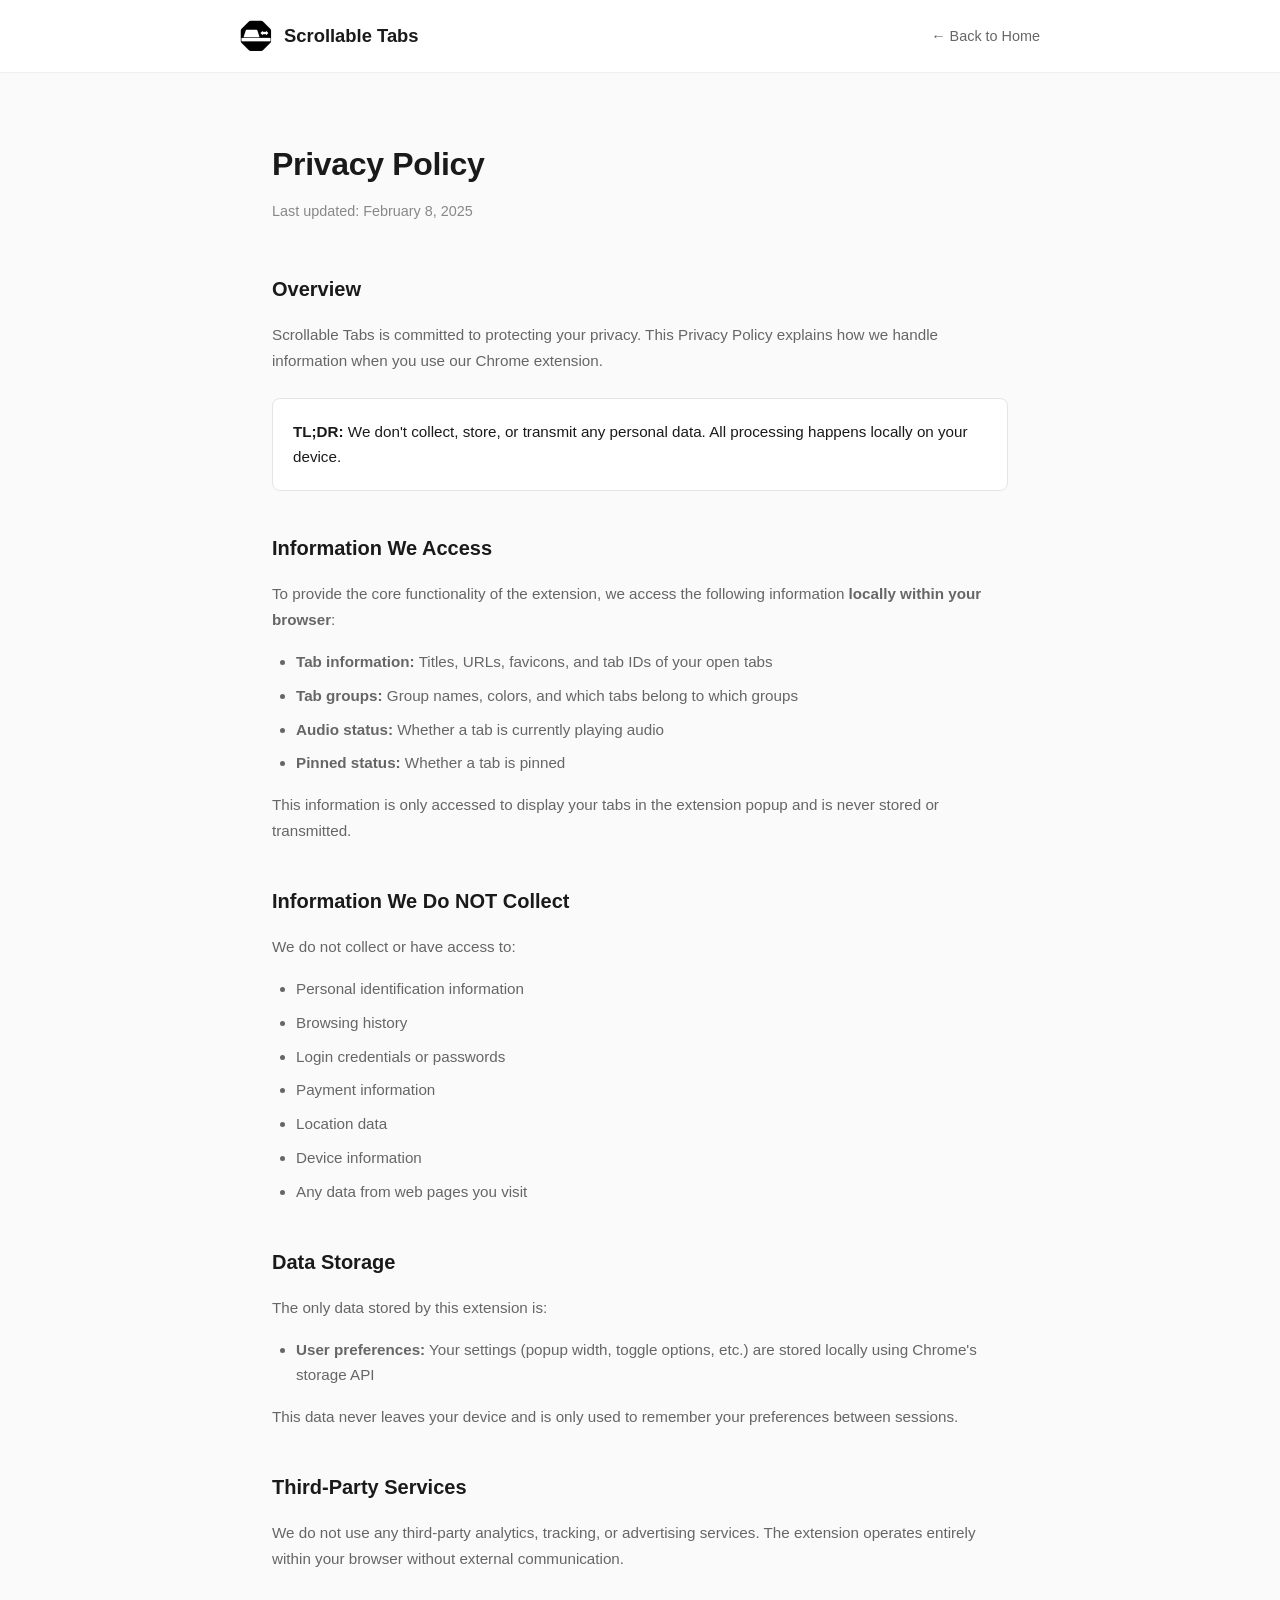
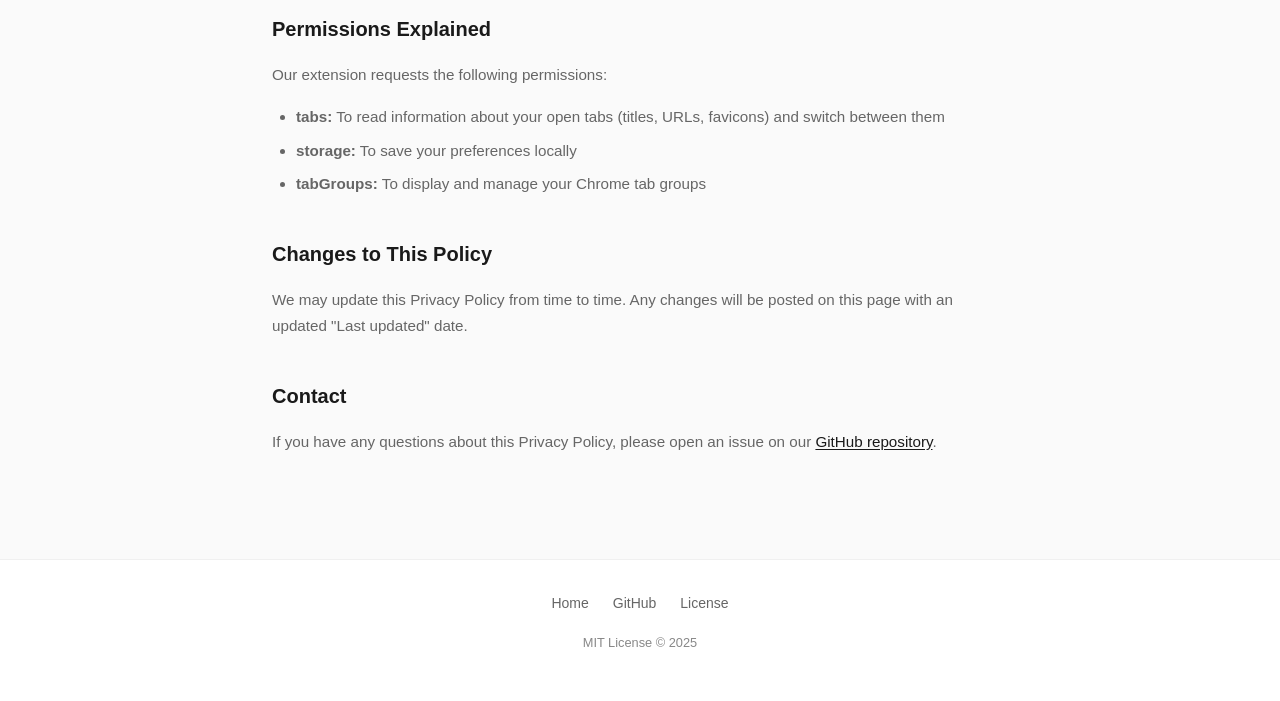
==== privacy.html @ b5b3c3c4 "feat: website for the extension with privacy policy" ====
<!DOCTYPE html>
<html lang="en">
<head>
  <meta charset="UTF-8">
  <meta name="viewport" content="width=device-width, initial-scale=1.0">
  <title>Privacy Policy - Scrollable Tabs</title>
  <link rel="icon" type="image/png" href="assets/icons/icon16.png">
  <style>
    * {
      margin: 0;
      padding: 0;
      box-sizing: border-box;
    }

    :root {
      --primary: #1a1a1a;
      --primary-light: #333;
      --bg: #fafafa;
      --surface: #ffffff;
      --text: #1a1a1a;
      --text-muted: #666;
      --text-light: #888;
      --border: #e5e5e5;
      --border-light: #f0f0f0;
    }

    body {
      font-family: -apple-system, BlinkMacSystemFont, 'Segoe UI', Roboto, 'Helvetica Neue', Arial, sans-serif;
      background: var(--bg);
      color: var(--text);
      line-height: 1.7;
      -webkit-font-smoothing: antialiased;
    }

    /* Header */
    header {
      background: var(--surface);
      border-bottom: 1px solid var(--border-light);
      padding: 1.25rem 2rem;
      position: sticky;
      top: 0;
      z-index: 100;
    }

    .header-content {
      max-width: 800px;
      margin: 0 auto;
      display: flex;
      align-items: center;
      justify-content: space-between;
    }

    .logo-link {
      display: flex;
      align-items: center;
      gap: 0.75rem;
      text-decoration: none;
      color: var(--primary);
    }

    .logo-link img {
      width: 32px;
      height: 32px;
      border-radius: 8px;
    }

    .logo-text {
      font-size: 1.15rem;
      font-weight: 600;
    }

    .back-link {
      color: var(--text-muted);
      text-decoration: none;
      font-size: 0.9rem;
      font-weight: 500;
      transition: color 0.2s ease;
    }

    .back-link:hover {
      color: var(--primary);
    }

    /* Main Content */
    main {
      max-width: 800px;
      margin: 0 auto;
      padding: 4rem 2rem;
    }

    h1 {
      font-size: 2rem;
      font-weight: 600;
      color: var(--primary);
      margin-bottom: 0.5rem;
      letter-spacing: -0.01em;
    }

    .last-updated {
      color: var(--text-light);
      font-size: 0.9rem;
      margin-bottom: 3rem;
    }

    .section {
      margin-bottom: 2.5rem;
    }

    h2 {
      font-size: 1.25rem;
      font-weight: 600;
      color: var(--primary);
      margin-bottom: 1rem;
    }

    p {
      color: var(--text-muted);
      margin-bottom: 1rem;
      font-size: 0.95rem;
    }

    ul {
      margin-left: 1.5rem;
      margin-bottom: 1rem;
      color: var(--text-muted);
    }

    ul li {
      margin-bottom: 0.5rem;
      font-size: 0.95rem;
    }

    .highlight-box {
      background: var(--surface);
      border: 1px solid var(--border);
      border-radius: 8px;
      padding: 1.25rem;
      margin: 1.5rem 0;
    }

    .highlight-box p {
      margin: 0;
      color: var(--text);
    }

    a {
      color: var(--primary);
      text-decoration: underline;
      text-underline-offset: 2px;
    }

    a:hover {
      color: var(--primary-light);
    }

    /* Footer */
    footer {
      padding: 2rem;
      background: var(--surface);
      border-top: 1px solid var(--border-light);
      text-align: center;
    }

    .footer-content {
      max-width: 800px;
      margin: 0 auto;
    }

    .footer-links {
      display: flex;
      justify-content: center;
      gap: 1.5rem;
      margin-bottom: 1rem;
    }

    .footer-links a {
      color: var(--text-muted);
      text-decoration: none;
      font-size: 0.875rem;
      font-weight: 500;
    }

    .footer-links a:hover {
      color: var(--primary);
    }

    .copyright {
      color: var(--text-light);
      font-size: 0.8rem;
    }

    /* Responsive */
    @media (max-width: 600px) {
      .header-content {
        flex-direction: column;
        gap: 1rem;
        text-align: center;
      }

      h1 {
        font-size: 1.6rem;
      }

      main {
        padding: 2.5rem 1.5rem;
      }
    }
  </style>
</head>
<body>
  <header>
    <div class="header-content">
      <a href="index.html" class="logo-link">
        <img src="assets/icons/icon128.png" alt="Scrollable Tabs">
        <span class="logo-text">Scrollable Tabs</span>
      </a>
      <a href="index.html" class="back-link">← Back to Home</a>
    </div>
  </header>

  <main>
    <h1>Privacy Policy</h1>
    <p class="last-updated">Last updated: February 8, 2025</p>

    <div class="section">
      <h2>Overview</h2>
      <p>Scrollable Tabs is committed to protecting your privacy. This Privacy Policy explains how we handle information when you use our Chrome extension.</p>
      <div class="highlight-box">
        <p><strong>TL;DR:</strong> We don't collect, store, or transmit any personal data. All processing happens locally on your device.</p>
      </div>
    </div>

    <div class="section">
      <h2>Information We Access</h2>
      <p>To provide the core functionality of the extension, we access the following information <strong>locally within your browser</strong>:</p>
      <ul>
        <li><strong>Tab information:</strong> Titles, URLs, favicons, and tab IDs of your open tabs</li>
        <li><strong>Tab groups:</strong> Group names, colors, and which tabs belong to which groups</li>
        <li><strong>Audio status:</strong> Whether a tab is currently playing audio</li>
        <li><strong>Pinned status:</strong> Whether a tab is pinned</li>
      </ul>
      <p>This information is only accessed to display your tabs in the extension popup and is never stored or transmitted.</p>
    </div>

    <div class="section">
      <h2>Information We Do NOT Collect</h2>
      <p>We do not collect or have access to:</p>
      <ul>
        <li>Personal identification information</li>
        <li>Browsing history</li>
        <li>Login credentials or passwords</li>
        <li>Payment information</li>
        <li>Location data</li>
        <li>Device information</li>
        <li>Any data from web pages you visit</li>
      </ul>
    </div>

    <div class="section">
      <h2>Data Storage</h2>
      <p>The only data stored by this extension is:</p>
      <ul>
        <li><strong>User preferences:</strong> Your settings (popup width, toggle options, etc.) are stored locally using Chrome's storage API</li>
      </ul>
      <p>This data never leaves your device and is only used to remember your preferences between sessions.</p>
    </div>

    <div class="section">
      <h2>Third-Party Services</h2>
      <p>We do not use any third-party analytics, tracking, or advertising services. The extension operates entirely within your browser without external communication.</p>
    </div>

    <div class="section">
      <h2>Permissions Explained</h2>
      <p>Our extension requests the following permissions:</p>
      <ul>
        <li><strong>tabs:</strong> To read information about your open tabs (titles, URLs, favicons) and switch between them</li>
        <li><strong>storage:</strong> To save your preferences locally</li>
        <li><strong>tabGroups:</strong> To display and manage your Chrome tab groups</li>
      </ul>
    </div>

    <div class="section">
      <h2>Changes to This Policy</h2>
      <p>We may update this Privacy Policy from time to time. Any changes will be posted on this page with an updated "Last updated" date.</p>
    </div>

    <div class="section">
      <h2>Contact</h2>
      <p>If you have any questions about this Privacy Policy, please open an issue on our <a href="https://github.com/SKM162/Scrollable-tabs-extension">GitHub repository</a>.</p>
    </div>
  </main>

  <footer>
    <div class="footer-content">
      <div class="footer-links">
        <a href="index.html">Home</a>
        <a href="https://github.com/SKM162/Scrollable-tabs-extension">GitHub</a>
        <a href="LICENSE">License</a>
      </div>
      <p class="copyright">MIT License © 2025</p>
    </div>
  </footer>
</body>
</html>
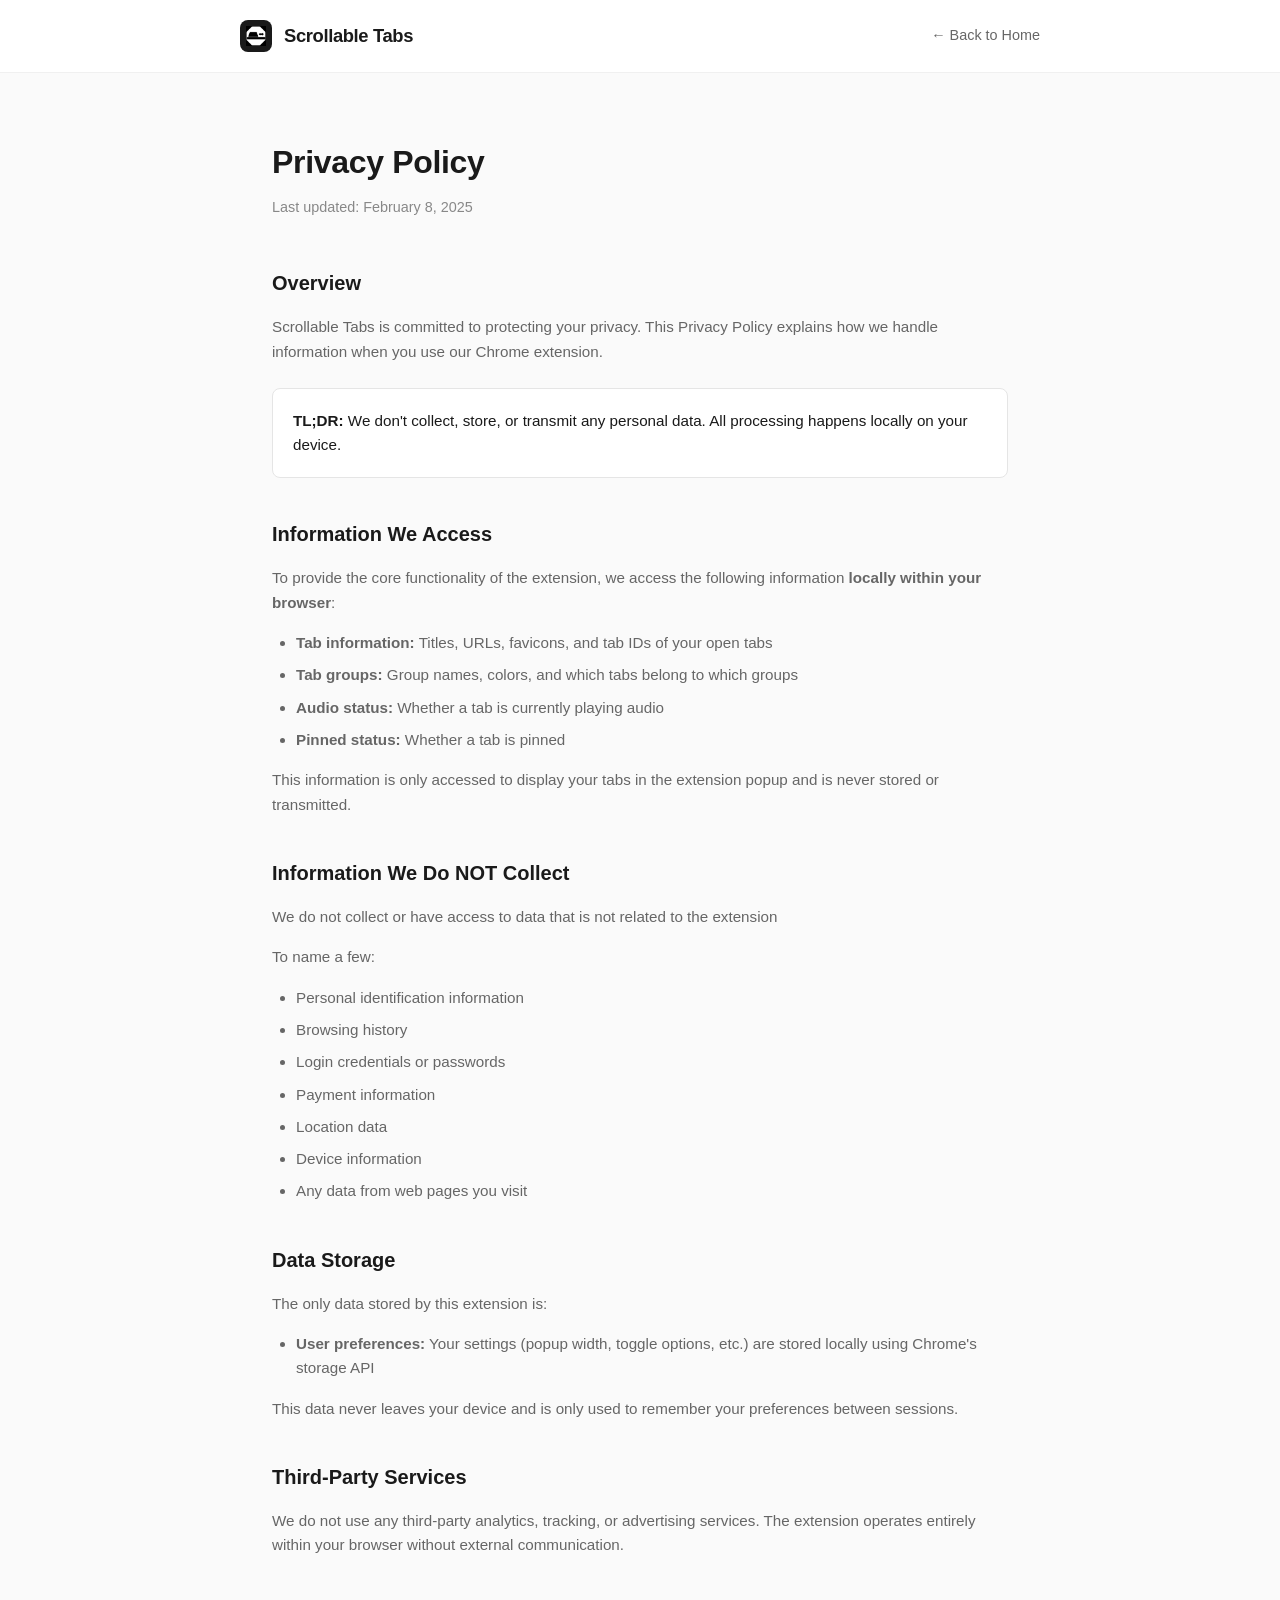
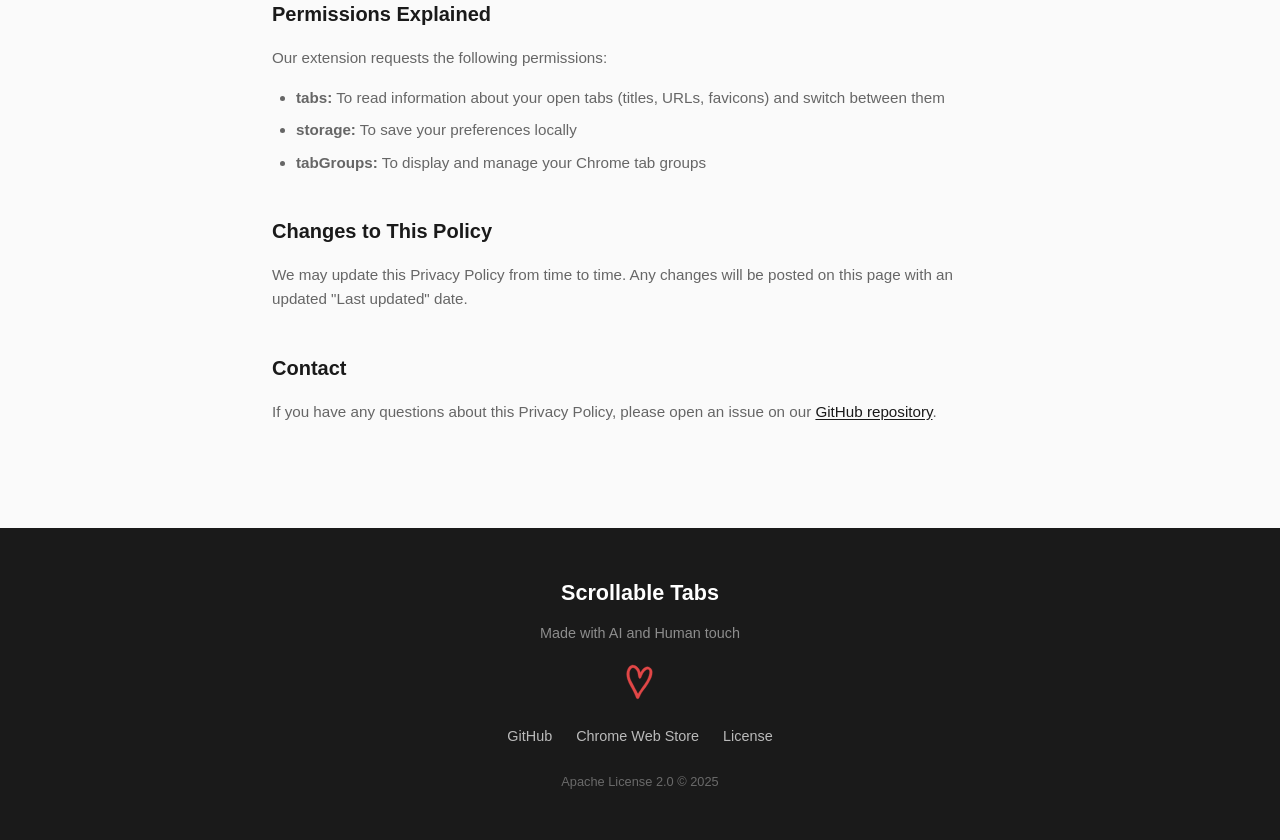
==== commit 1df008b2: "fix: add image assets, remove unnecessary sections" ====
--- a/privacy.html
+++ b/privacy.html
@@ -5,214 +5,16 @@
   <meta name="viewport" content="width=device-width, initial-scale=1.0">
   <title>Privacy Policy - Scrollable Tabs</title>
   <link rel="icon" type="image/png" href="assets/icons/icon16.png">
-  <style>
-    * {
-      margin: 0;
-      padding: 0;
-      box-sizing: border-box;
-    }
-
-    :root {
-      --primary: #1a1a1a;
-      --primary-light: #333;
-      --bg: #fafafa;
-      --surface: #ffffff;
-      --text: #1a1a1a;
-      --text-muted: #666;
-      --text-light: #888;
-      --border: #e5e5e5;
-      --border-light: #f0f0f0;
-    }
-
-    body {
-      font-family: -apple-system, BlinkMacSystemFont, 'Segoe UI', Roboto, 'Helvetica Neue', Arial, sans-serif;
-      background: var(--bg);
-      color: var(--text);
-      line-height: 1.7;
-      -webkit-font-smoothing: antialiased;
-    }
-
-    /* Header */
-    header {
-      background: var(--surface);
-      border-bottom: 1px solid var(--border-light);
-      padding: 1.25rem 2rem;
-      position: sticky;
-      top: 0;
-      z-index: 100;
-    }
-
-    .header-content {
-      max-width: 800px;
-      margin: 0 auto;
-      display: flex;
-      align-items: center;
-      justify-content: space-between;
-    }
-
-    .logo-link {
-      display: flex;
-      align-items: center;
-      gap: 0.75rem;
-      text-decoration: none;
-      color: var(--primary);
-    }
-
-    .logo-link img {
-      width: 32px;
-      height: 32px;
-      border-radius: 8px;
-    }
-
-    .logo-text {
-      font-size: 1.15rem;
-      font-weight: 600;
-    }
-
-    .back-link {
-      color: var(--text-muted);
-      text-decoration: none;
-      font-size: 0.9rem;
-      font-weight: 500;
-      transition: color 0.2s ease;
-    }
-
-    .back-link:hover {
-      color: var(--primary);
-    }
-
-    /* Main Content */
-    main {
-      max-width: 800px;
-      margin: 0 auto;
-      padding: 4rem 2rem;
-    }
-
-    h1 {
-      font-size: 2rem;
-      font-weight: 600;
-      color: var(--primary);
-      margin-bottom: 0.5rem;
-      letter-spacing: -0.01em;
-    }
-
-    .last-updated {
-      color: var(--text-light);
-      font-size: 0.9rem;
-      margin-bottom: 3rem;
-    }
-
-    .section {
-      margin-bottom: 2.5rem;
-    }
-
-    h2 {
-      font-size: 1.25rem;
-      font-weight: 600;
-      color: var(--primary);
-      margin-bottom: 1rem;
-    }
-
-    p {
-      color: var(--text-muted);
-      margin-bottom: 1rem;
-      font-size: 0.95rem;
-    }
-
-    ul {
-      margin-left: 1.5rem;
-      margin-bottom: 1rem;
-      color: var(--text-muted);
-    }
-
-    ul li {
-      margin-bottom: 0.5rem;
-      font-size: 0.95rem;
-    }
-
-    .highlight-box {
-      background: var(--surface);
-      border: 1px solid var(--border);
-      border-radius: 8px;
-      padding: 1.25rem;
-      margin: 1.5rem 0;
-    }
-
-    .highlight-box p {
-      margin: 0;
-      color: var(--text);
-    }
-
-    a {
-      color: var(--primary);
-      text-decoration: underline;
-      text-underline-offset: 2px;
-    }
-
-    a:hover {
-      color: var(--primary-light);
-    }
-
-    /* Footer */
-    footer {
-      padding: 2rem;
-      background: var(--surface);
-      border-top: 1px solid var(--border-light);
-      text-align: center;
-    }
-
-    .footer-content {
-      max-width: 800px;
-      margin: 0 auto;
-    }
-
-    .footer-links {
-      display: flex;
-      justify-content: center;
-      gap: 1.5rem;
-      margin-bottom: 1rem;
-    }
-
-    .footer-links a {
-      color: var(--text-muted);
-      text-decoration: none;
-      font-size: 0.875rem;
-      font-weight: 500;
-    }
-
-    .footer-links a:hover {
-      color: var(--primary);
-    }
-
-    .copyright {
-      color: var(--text-light);
-      font-size: 0.8rem;
-    }
-
-    /* Responsive */
-    @media (max-width: 600px) {
-      .header-content {
-        flex-direction: column;
-        gap: 1rem;
-        text-align: center;
-      }
-
-      h1 {
-        font-size: 1.6rem;
-      }
-
-      main {
-        padding: 2.5rem 1.5rem;
-      }
-    }
-  </style>
+  <link rel="stylesheet" href="styles/privacy.css">
 </head>
 <body>
   <header>
     <div class="header-content">
       <a href="index.html" class="logo-link">
-        <img src="assets/icons/icon128.png" alt="Scrollable Tabs">
-        <span class="logo-text">Scrollable Tabs</span>
+        <div class="logo logo-small">
+          <img src="assets/icons/icon128.png" alt="Scrollable Tabs">
+        </div>
+        <span class="logo-text logo-text-small">Scrollable Tabs</span>
       </a>
       <a href="index.html" class="back-link">← Back to Home</a>
     </div>
@@ -244,7 +46,8 @@
 
     <div class="section">
       <h2>Information We Do NOT Collect</h2>
-      <p>We do not collect or have access to:</p>
+      <p>We do not collect or have access to data that is not related to the extension</p>
+      <p>To name a few:</p>
       <ul>
         <li>Personal identification information</li>
         <li>Browsing history</li>
@@ -293,12 +96,17 @@
 
   <footer>
     <div class="footer-content">
+      <div class="footer-logo">Scrollable Tabs</div>
+      <p class="footer-text">Made with AI and Human touch</p>
+      <p class="footer-text">
+        <svg width=40 height=40 viewBox="-25 -15 150 150" xmlns="http://www.w3.org/2000/svg" fill="#e14747" stroke="#e14747"><g id="SVGRepo_bgCarrier" stroke-width="0"></g><g id="SVGRepo_tracerCarrier" stroke-linecap="round" stroke-linejoin="round"></g><g id="SVGRepo_iconCarrier"> <defs> <style>.cls-1{fill:#ffffff;}</style> </defs> <g id="Layer_2" data-name="Layer 2"> <g id="Layer_1-2" data-name="Layer 1"> <path d="M51.31,27.71c3.14-4.32,5.57-7.81,8.14-11.18,3.41-4.48,8.16-7.16,13.23-9.25A13.76,13.76,0,0,1,78.5,6.22c8.49.52,16.2,8,17.14,16.56,1.14,10.28-1.35,20-5.58,29.15A156.23,156.23,0,0,1,70.73,84.24c-6.9,8.67-14.2,17.12-18.87,27.35-1.77,3.89-3.5,7.8-5.28,11.68a5.53,5.53,0,0,1-9.68,1.09A13.66,13.66,0,0,1,35,120.52c-4.77-14.21-12.35-27.06-19.62-40-5.07-9-9.77-18.2-12.59-28.13C-.75,39.72-1.63,26.93,4.32,14.62a35.18,35.18,0,0,1,6.19-9.16A17.46,17.46,0,0,1,31.8,2.27c9,5.18,16.1,11.83,18.41,22.46A28.62,28.62,0,0,0,51.31,27.71ZM47.89,50.89c-.61-.76-1.68-1.52-2-2.51-1.31-4.67-3.16-9.37-3.4-14.12-.46-9.08-4.81-15.65-11.4-21.2-5.58-4.71-10.79-4-15.29,2C11.1,21.33,10,28.51,10.39,36.13c.46,9.64,3.68,18.52,8,26.95,6.1,12,12.57,23.76,19,35.52,1.45,2.64,2.07,5.9,5.69,8.77.67-1.22,1.14-2.25,1.76-3.18,4.46-6.62,8.9-13.26,13.43-19.83S67.79,71.45,72,64.67c5-8,9.38-16.4,11.76-25.61,1.13-4.4,2.51-9,2.27-13.44-.51-9.44-5.55-12.23-13.72-7A32.7,32.7,0,0,0,61.14,31.37c-2.6,5.07-5,10.27-7.12,15.55C52.87,49.79,51,50.86,47.89,50.89Z"></path> </g> </g> </g></svg>
+      </p>
       <div class="footer-links">
-        <a href="index.html">Home</a>
         <a href="https://github.com/SKM162/Scrollable-tabs-extension">GitHub</a>
-        <a href="LICENSE">License</a>
+        <a href="#">Chrome Web Store</a>
+        <a href="LICENSE.txt">License</a>
       </div>
-      <p class="copyright">MIT License © 2025</p>
+      <p class="copyright">Apache License 2.0 © 2025</p>
     </div>
   </footer>
 </body>
--- a/styles/privacy.css
+++ b/styles/privacy.css
@@ -0,0 +1,132 @@
+/* ========================================
+   Privacy Page Specific Styles
+   ======================================== */
+
+@import url('main.css');
+
+/* Header */
+header {
+  background: var(--surface);
+  border-bottom: 1px solid var(--border-light);
+  padding: 1.25rem 2rem;
+  position: sticky;
+  top: 0;
+  z-index: 100;
+}
+
+.header-content {
+  max-width: 800px;
+  margin: 0 auto;
+  display: flex;
+  align-items: center;
+  justify-content: space-between;
+}
+
+.logo-link {
+  display: flex;
+  align-items: center;
+  gap: 0.75rem;
+  text-decoration: none;
+  color: var(--primary);
+}
+
+.back-link {
+  color: var(--text-muted);
+  text-decoration: none;
+  font-size: 0.9rem;
+  font-weight: 500;
+  transition: color 0.2s ease;
+}
+
+.back-link:hover {
+  color: var(--primary);
+}
+
+/* Main Content */
+main {
+  max-width: 800px;
+  margin: 0 auto;
+  padding: 4rem 2rem;
+}
+
+h1 {
+  font-size: 2rem;
+  font-weight: 600;
+  color: var(--primary);
+  margin-bottom: 0.5rem;
+  letter-spacing: -0.01em;
+}
+
+.last-updated {
+  color: var(--text-lighter);
+  font-size: 0.9rem;
+  margin-bottom: 3rem;
+}
+
+.section {
+  margin-bottom: 2.5rem;
+}
+
+main h2 {
+  font-size: 1.25rem;
+  font-weight: 600;
+  color: var(--primary);
+  margin-bottom: 1rem;
+}
+
+main p {
+  color: var(--text-muted);
+  margin-bottom: 1rem;
+  font-size: 0.95rem;
+}
+
+main ul {
+  margin-left: 1.5rem;
+  margin-bottom: 1rem;
+  color: var(--text-muted);
+}
+
+main ul li {
+  margin-bottom: 0.5rem;
+  font-size: 0.95rem;
+}
+
+.highlight-box {
+  background: var(--surface);
+  border: 1px solid var(--border);
+  border-radius: 8px;
+  padding: 1.25rem;
+  margin: 1.5rem 0;
+}
+
+.highlight-box p {
+  margin: 0;
+  color: var(--text);
+}
+
+main a {
+  color: var(--primary);
+  text-decoration: underline;
+  text-underline-offset: 2px;
+}
+
+main a:hover {
+  color: var(--primary-light);
+}
+
+/* Responsive */
+@media (max-width: 600px) {
+  .header-content {
+    flex-direction: column;
+    gap: 1rem;
+    text-align: center;
+  }
+
+  h1 {
+    font-size: 1.6rem;
+  }
+
+  main {
+    padding: 2.5rem 1.5rem;
+  }
+}
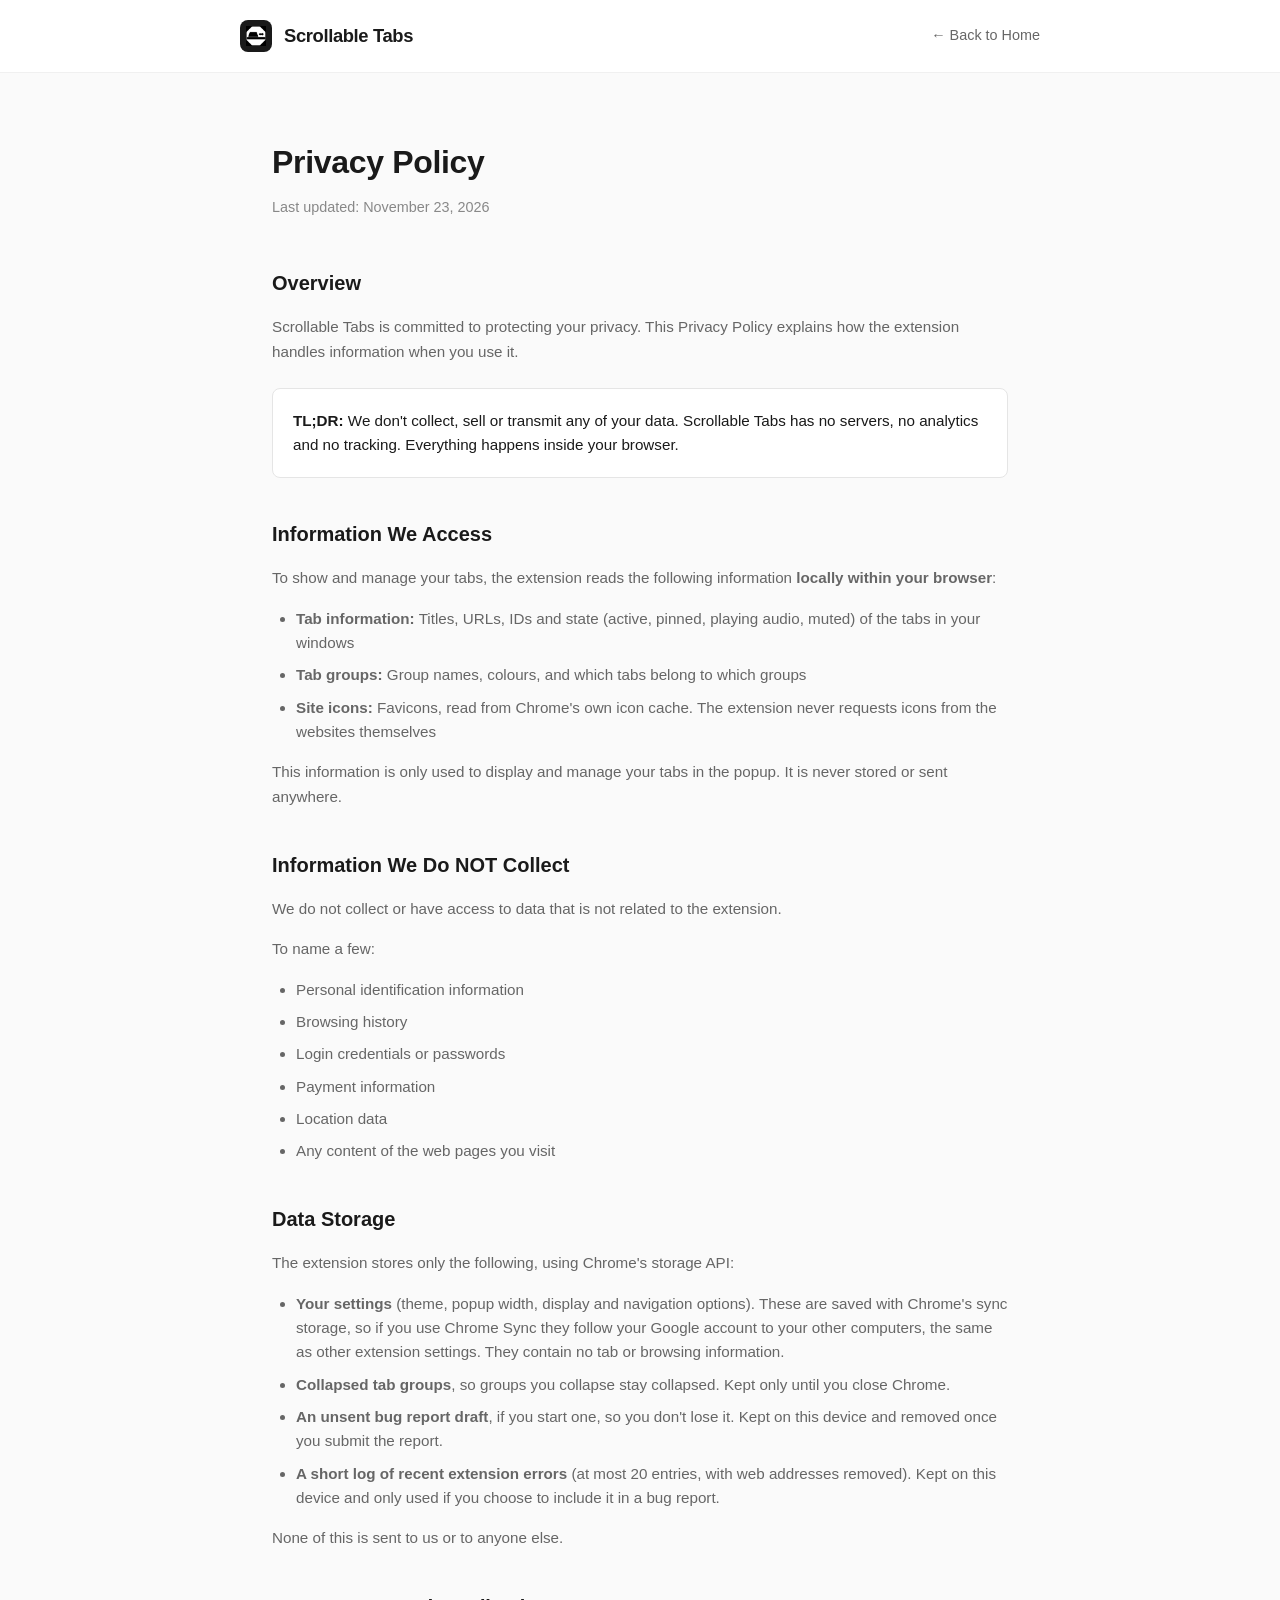
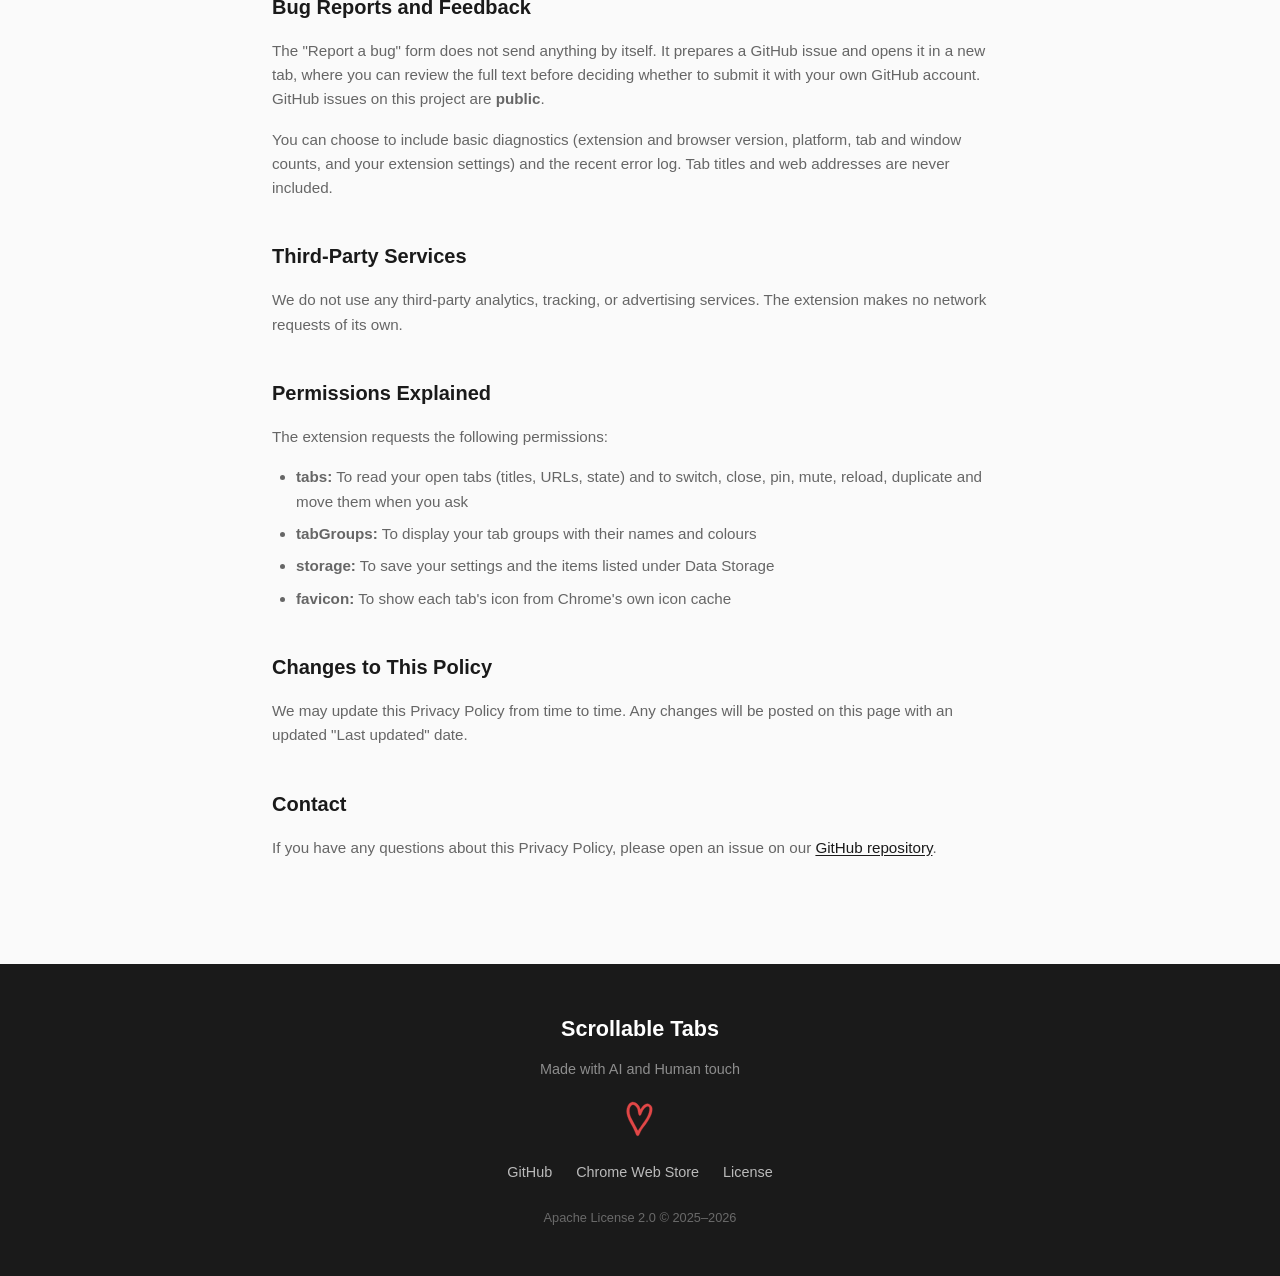
==== commit dd83f633: "homepage: update for v0.5.0 - New screenshot captured from the current popup (search bar, groups,   " ====
--- a/privacy.html
+++ b/privacy.html
@@ -5,7 +5,7 @@
   <meta name="viewport" content="width=device-width, initial-scale=1.0">
   <title>Privacy Policy - Scrollable Tabs</title>
   <link rel="icon" type="image/png" href="assets/icons/icon16.png">
-  <link rel="stylesheet" href="styles/privacy.css">
+  <link rel="stylesheet" type="text/css" href="styles/privacy.css">
 </head>
 <body>
   <header>
@@ -22,31 +22,30 @@
 
   <main>
     <h1>Privacy Policy</h1>
-    <p class="last-updated">Last updated: February 8, 2025</p>
+    <p class="last-updated">Last updated: November 23, 2026</p>
 
     <div class="section">
       <h2>Overview</h2>
-      <p>Scrollable Tabs is committed to protecting your privacy. This Privacy Policy explains how we handle information when you use our Chrome extension.</p>
+      <p>Scrollable Tabs is committed to protecting your privacy. This Privacy Policy explains how the extension handles information when you use it.</p>
       <div class="highlight-box">
-        <p><strong>TL;DR:</strong> We don't collect, store, or transmit any personal data. All processing happens locally on your device.</p>
+        <p><strong>TL;DR:</strong> We don't collect, sell or transmit any of your data. Scrollable Tabs has no servers, no analytics and no tracking. Everything happens inside your browser.</p>
       </div>
     </div>
 
     <div class="section">
       <h2>Information We Access</h2>
-      <p>To provide the core functionality of the extension, we access the following information <strong>locally within your browser</strong>:</p>
+      <p>To show and manage your tabs, the extension reads the following information <strong>locally within your browser</strong>:</p>
       <ul>
-        <li><strong>Tab information:</strong> Titles, URLs, favicons, and tab IDs of your open tabs</li>
-        <li><strong>Tab groups:</strong> Group names, colors, and which tabs belong to which groups</li>
-        <li><strong>Audio status:</strong> Whether a tab is currently playing audio</li>
-        <li><strong>Pinned status:</strong> Whether a tab is pinned</li>
+        <li><strong>Tab information:</strong> Titles, URLs, IDs and state (active, pinned, playing audio, muted) of the tabs in your windows</li>
+        <li><strong>Tab groups:</strong> Group names, colours, and which tabs belong to which groups</li>
+        <li><strong>Site icons:</strong> Favicons, read from Chrome's own icon cache. The extension never requests icons from the websites themselves</li>
       </ul>
-      <p>This information is only accessed to display your tabs in the extension popup and is never stored or transmitted.</p>
+      <p>This information is only used to display and manage your tabs in the popup. It is never stored or sent anywhere.</p>
     </div>
 
     <div class="section">
       <h2>Information We Do NOT Collect</h2>
-      <p>We do not collect or have access to data that is not related to the extension</p>
+      <p>We do not collect or have access to data that is not related to the extension.</p>
       <p>To name a few:</p>
       <ul>
         <li>Personal identification information</li>
@@ -54,32 +53,41 @@
         <li>Login credentials or passwords</li>
         <li>Payment information</li>
         <li>Location data</li>
-        <li>Device information</li>
-        <li>Any data from web pages you visit</li>
+        <li>Any content of the web pages you visit</li>
       </ul>
     </div>
 
     <div class="section">
       <h2>Data Storage</h2>
-      <p>The only data stored by this extension is:</p>
+      <p>The extension stores only the following, using Chrome's storage API:</p>
       <ul>
-        <li><strong>User preferences:</strong> Your settings (popup width, toggle options, etc.) are stored locally using Chrome's storage API</li>
+        <li><strong>Your settings</strong> (theme, popup width, display and navigation options). These are saved with Chrome's sync storage, so if you use Chrome Sync they follow your Google account to your other computers, the same as other extension settings. They contain no tab or browsing information.</li>
+        <li><strong>Collapsed tab groups</strong>, so groups you collapse stay collapsed. Kept only until you close Chrome.</li>
+        <li><strong>An unsent bug report draft</strong>, if you start one, so you don't lose it. Kept on this device and removed once you submit the report.</li>
+        <li><strong>A short log of recent extension errors</strong> (at most 20 entries, with web addresses removed). Kept on this device and only used if you choose to include it in a bug report.</li>
       </ul>
-      <p>This data never leaves your device and is only used to remember your preferences between sessions.</p>
+      <p>None of this is sent to us or to anyone else.</p>
+    </div>
+
+    <div class="section">
+      <h2>Bug Reports and Feedback</h2>
+      <p>The "Report a bug" form does not send anything by itself. It prepares a GitHub issue and opens it in a new tab, where you can review the full text before deciding whether to submit it with your own GitHub account. GitHub issues on this project are <strong>public</strong>.</p>
+      <p>You can choose to include basic diagnostics (extension and browser version, platform, tab and window counts, and your extension settings) and the recent error log. Tab titles and web addresses are never included.</p>
     </div>
 
     <div class="section">
       <h2>Third-Party Services</h2>
-      <p>We do not use any third-party analytics, tracking, or advertising services. The extension operates entirely within your browser without external communication.</p>
+      <p>We do not use any third-party analytics, tracking, or advertising services. The extension makes no network requests of its own.</p>
     </div>
 
     <div class="section">
       <h2>Permissions Explained</h2>
-      <p>Our extension requests the following permissions:</p>
+      <p>The extension requests the following permissions:</p>
       <ul>
-        <li><strong>tabs:</strong> To read information about your open tabs (titles, URLs, favicons) and switch between them</li>
-        <li><strong>storage:</strong> To save your preferences locally</li>
-        <li><strong>tabGroups:</strong> To display and manage your Chrome tab groups</li>
+        <li><strong>tabs:</strong> To read your open tabs (titles, URLs, state) and to switch, close, pin, mute, reload, duplicate and move them when you ask</li>
+        <li><strong>tabGroups:</strong> To display your tab groups with their names and colours</li>
+        <li><strong>storage:</strong> To save your settings and the items listed under Data Storage</li>
+        <li><strong>favicon:</strong> To show each tab's icon from Chrome's own icon cache</li>
       </ul>
     </div>
 
@@ -103,10 +111,10 @@
       </p>
       <div class="footer-links">
         <a href="https://github.com/SKM162/Scrollable-tabs-extension">GitHub</a>
-        <a href="#">Chrome Web Store</a>
+        <a href="https://chromewebstore.google.com/detail/scrollable-tabs/beneiafglkilogdikodimmbmnkbpnnba">Chrome Web Store</a>
         <a href="LICENSE.txt">License</a>
       </div>
-      <p class="copyright">Apache License 2.0 © 2025</p>
+      <p class="copyright">Apache License 2.0 © 2025–2026</p>
     </div>
   </footer>
 </body>
--- a/styles/privacy.css
+++ b/styles/privacy.css
@@ -115,18 +115,130 @@
 }
 
 /* Responsive */
-@media (max-width: 600px) {
+
+/* Tablet: max-width 1024px */
+@media (max-width: 1024px) {
+  header {
+    padding: 1.25rem 1.5rem;
+  }
+
+  main {
+    padding: 3rem 1.5rem;
+  }
+}
+
+/* Mobile: max-width 768px */
+@media (max-width: 768px) {
+  header {
+    padding: 1rem 1.25rem;
+  }
+
   .header-content {
     flex-direction: column;
-    gap: 1rem;
+    gap: 0.75rem;
     text-align: center;
+  }
+
+  .logo-link {
+    gap: 0.5rem;
   }
 
   h1 {
     font-size: 1.6rem;
   }
 
+  .last-updated {
+    font-size: 0.85rem;
+    margin-bottom: 2rem;
+  }
+
   main {
-    padding: 2.5rem 1.5rem;
-  }
-}
+    padding: 2.5rem 1.25rem;
+  }
+
+  main h2 {
+    font-size: 1.15rem;
+  }
+
+  main p {
+    font-size: 0.9rem;
+  }
+
+  main ul li {
+    font-size: 0.9rem;
+  }
+
+  .highlight-box {
+    padding: 1rem;
+  }
+}
+
+/* Small Mobile: max-width 480px */
+@media (max-width: 480px) {
+  header {
+    padding: 0.875rem 1rem;
+  }
+
+  .logo-link {
+    gap: 0.5rem;
+  }
+
+  .logo-small {
+    width: 28px;
+    height: 28px;
+  }
+
+  .logo-small img {
+    width: 18px;
+    height: 18px;
+  }
+
+  .logo-text-small {
+    font-size: 1rem;
+  }
+
+  .back-link {
+    font-size: 0.85rem;
+  }
+
+  h1 {
+    font-size: 1.4rem;
+  }
+
+  .last-updated {
+    font-size: 0.8rem;
+    margin-bottom: 1.75rem;
+  }
+
+  main {
+    padding: 2rem 1rem;
+  }
+
+  .section {
+    margin-bottom: 2rem;
+  }
+
+  main h2 {
+    font-size: 1.1rem;
+    margin-bottom: 0.75rem;
+  }
+
+  main p {
+    font-size: 0.875rem;
+    margin-bottom: 0.875rem;
+  }
+
+  main ul {
+    margin-left: 1.25rem;
+  }
+
+  main ul li {
+    font-size: 0.875rem;
+    margin-bottom: 0.4rem;
+  }
+
+  .highlight-box {
+    padding: 0.875rem;
+    border-radius: 6px;
+  }
+}
